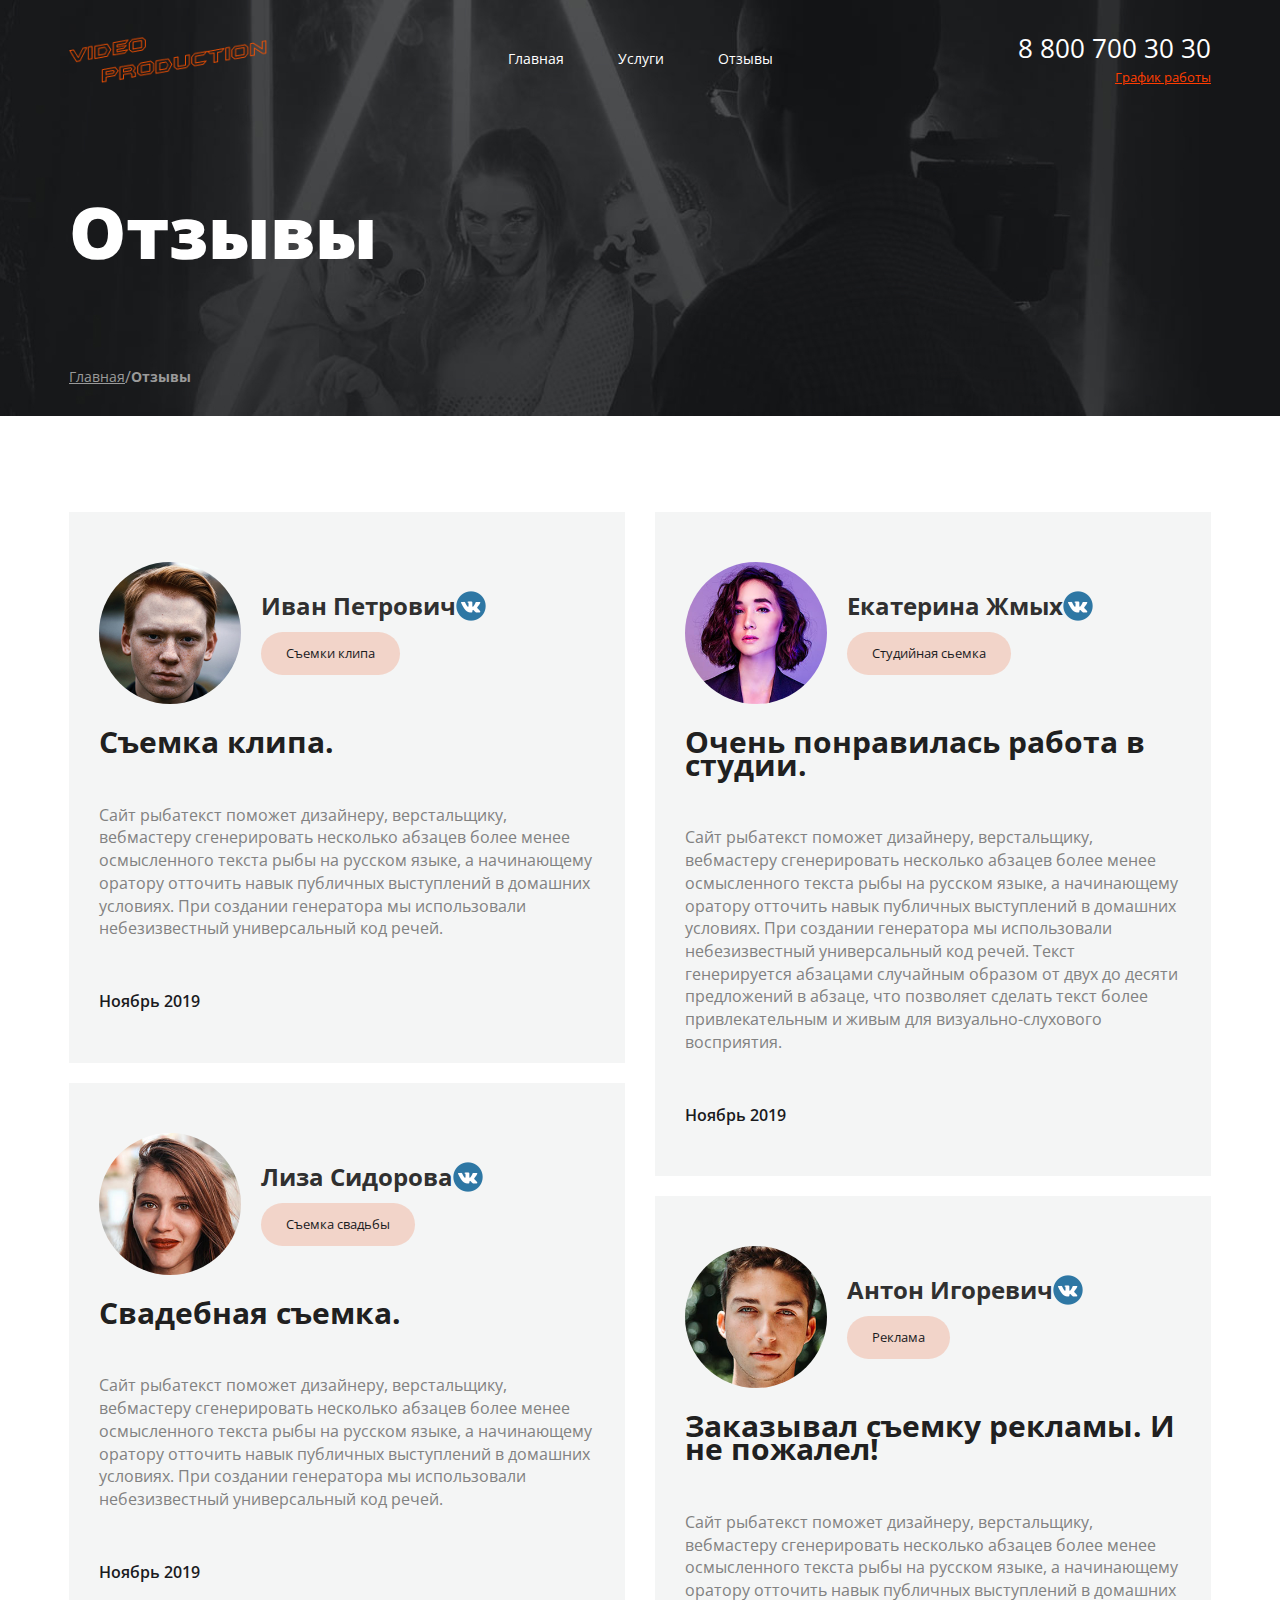
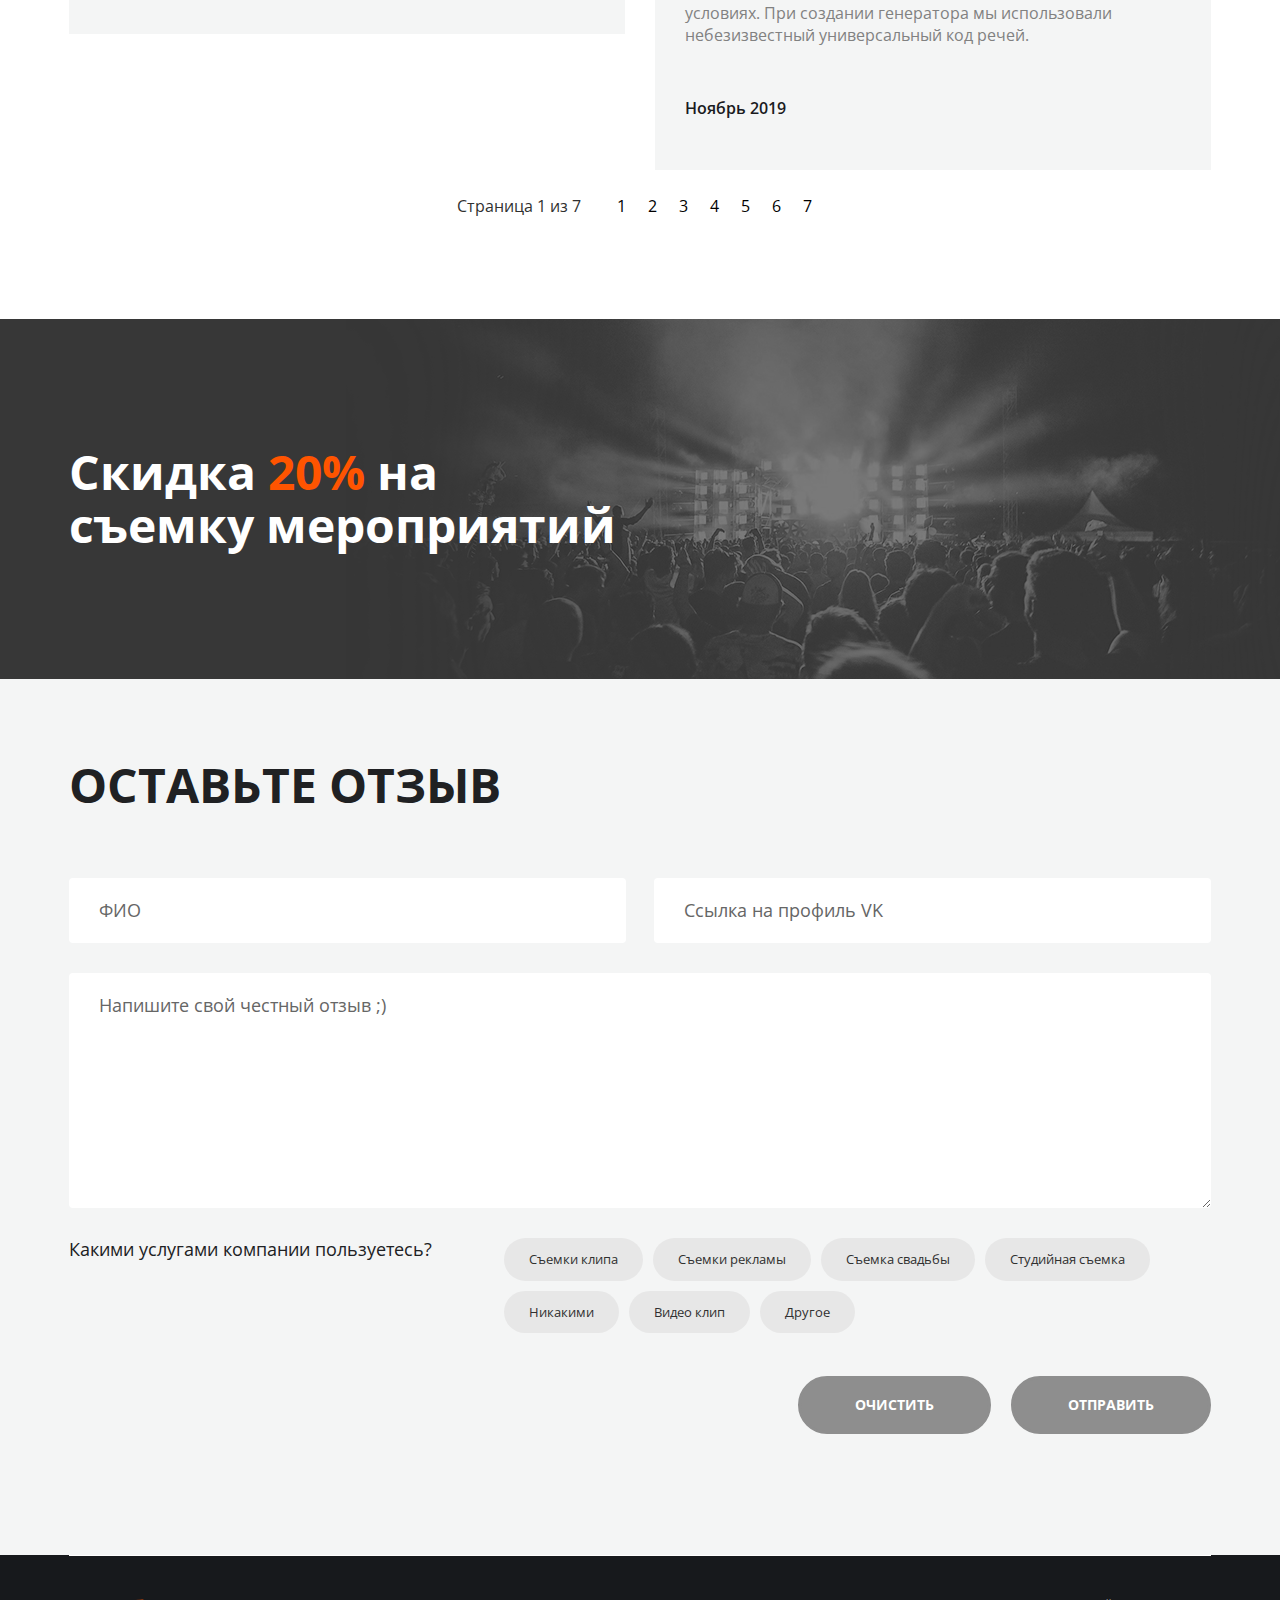
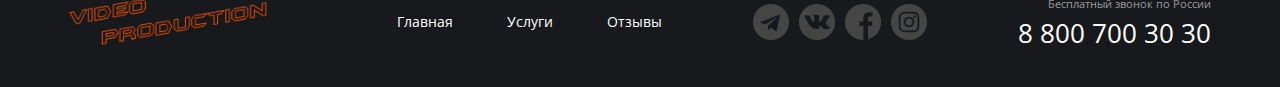
==== reviews.html @ 50910b37 "Add files via upload" ====
<!DOCTYPE html>
<html lang="ru">

<head>
    <meta charset="UTF-8">
    <meta http-equiv="X-UA-Compatible" content="IE=edge">
    <meta name="viewport" content="width=device-width, initial-scale=1.0">
    <link rel="stylesheet" href="main.css">
    <link rel="stylesheet" href="reviews.css">
    <link rel="stylesheet" href="./blocks/services-page.css" <link rel="preconnect" href="https://fonts.googleapis.com">
    <link rel="preconnect" href="https://fonts.gstatic.com" crossorigin>
    <link href="https://fonts.googleapis.com/css2?family=Open+Sans:wght@400;600;700;800&display=swap" rel="stylesheet">

    <title>Услуги</title>
</head>

<body>
    <div class="wrapper">
        <section class="top-line">
            <div class="container top-line__container">
                <header class="header">
                    <div class="header__col">
                        <div class="logo">
                            <a href="#" class="logo__link">
                                <img src="img/logo.png" alt="Logo" class="logo__img">
                            </a>
                        </div><!--LOGO-->
                        <nav class="menu">
                            <ul class="menu__list">
                                <li class="menu__item">
                                    <a href="index.html" class="menu__link">Главная</a>
                                </li>
                                <li class="menu__item">
                                    <a href="services.html" class="menu__link">Услуги</a>
                                </li>
                                <li class="menu__item">
                                    <a href="reviews.html" class="menu__link">Отзывы</a>
                                </li>
                            </ul>
                        </nav><!--MENU-->
                    </div>
                    <div class="header__col">
                        <address class="contacts">
                            <a href="tel:+78007003030" class="contacts__num">8 800 700 30 30</a>
                            <div class="contacts__graph">График работы</div>
                        </address>
                    </div>
                </header><!-- HEADER-->
                <h1 class="page-title">Отзывы</h1>
                <nav class="breadcrumbs">
                    <ul class="breadcrumbs__list">
                        <li class="breadcrumbs__item">
                            <a href="index.html" class="breadcrumbs__link">Главная</a>
                        </li>
                        <li class="breadcrumbs__item breadcrumbs__item--active">
                            <a href="index.html" class="breadcrumbs__link">Отзывы</a>
                        </li>
                    </ul>

                </nav>

            </div>
        </section>


        <main class="page-content">
            <div class="container">
                <ul class="reviews">
                    <li class="reviews__item">
                        <div class="review__header">
                            <div class="review__photo">
                                <div class="avatar">
                                    <img src="img/reviews/divico.png" alt="user">
                                </div>
                            </div>
                            <div class="review__user-data">
                                <a href="#" class="review__user">Иван Петрович</a>
                                <ul class="review__tags">
                                    <li class="review__tag-item tag tag--active">Съемки клипа</li>
                                </ul>

                            </div>
                        </div>
                        <div class="review__content">
                            <h3 class="review__title">Съемка клипа.</h3>
                            <div class="review__content-text">
                                <p>Сайт рыбатекст поможет дизайнеру, верстальщику, вебмастеру
                                    сгенерировать несколько абзацев более менее осмысленного текста
                                    рыбы на русском языке, а начинающему оратору отточить навык публичных
                                    выступлений в домашних условиях. При создании генератора мы использовали
                                    небезизвестный универсальный код речей.
                                </p>
                            </div>
                            <time class="review__date">Ноябрь 2019</time>
                        </div>
                    </li>
                    <li class="reviews__item">
                        <div class="review__header">
                            <div class="review__photo">
                                <div class="avatar">
                                    <img src="img/reviews/liza.png" alt="user">
                                </div>
                            </div>
                            <div class="review__user-data">
                                <a href="#" class="review__user">Лиза Сидорова</a>
                                <ul class="review__tags">
                                    <li class="review__tag-item tag tag--active">Съемка свадьбы</li>
                                </ul>

                            </div>
                        </div>
                        <div class="review__content">
                            <h3 class="review__title">Свадебная съемка.</h3>
                            <div class="review__content-text">
                                <p>Сайт рыбатекст поможет дизайнеру, верстальщику,
                                    вебмастеру сгенерировать несколько абзацев более
                                    менее осмысленного текста рыбы на русском языке,
                                    а начинающему оратору отточить навык публичных
                                    выступлений в домашних условиях. При создании
                                    генератора мы использовали небезизвестный универсальный
                                    код речей.
                                </p>
                            </div>
                            <time class="review__date">Ноябрь 2019</time>
                        </div>
                    </li>
                    <li class="reviews__item">
                        <div class="review__header">
                            <div class="review__photo">
                                <div class="avatar">
                                    <img src="img/reviews/kate.png" alt="user">
                                </div>
                            </div>
                            <div class="review__user-data">
                                <a href="#" class="review__user">Екатерина Жмых</a>
                                <ul class="review__tags">
                                    <li class="review__tag-item tag tag--active">Студийная сьемка</li>
                                </ul>

                            </div>
                        </div>
                        <div class="review__content">
                            <h3 class="review__title">Очень понравилась работа
                                в студии.</h3>
                            <div class="review__content-text">
                                <p>Сайт рыбатекст поможет дизайнеру, верстальщику, вебмастеру
                                    сгенерировать несколько абзацев более менее осмысленного
                                    текста рыбы на русском языке, а начинающему оратору отточить
                                    навык публичных выступлений в домашних условиях. При создании
                                    генератора мы использовали небезизвестный универсальный код речей.
                                    Текст генерируется абзацами случайным образом от двух до десяти предложений в
                                    абзаце,
                                    что позволяет сделать текст более привлекательным и живым для визуально-слухового
                                    восприятия.
                                </p>
                            </div>
                            <time class="review__date">Ноябрь 2019</time>
                        </div>
                    </li>
                    <li class="reviews__item">
                        <div class="review__header">
                            <div class="review__photo">
                                <div class="avatar">
                                    <img src="img/reviews/anton.png" alt="user">
                                </div>
                            </div>
                            <div class="review__user-data">
                                <a href="#" class="review__user">Антон Игоревич</a>
                                <ul class="review__tags">
                                    <li class="review__tag-item tag tag--active">Реклама</li>
                                </ul>

                            </div>
                        </div>
                        <div class="review__content">
                            <h3 class="review__title">Заказывал съемку рекламы.
                                И не пожалел!</h3>
                            <div class="review__content-text">
                                <p>Сайт рыбатекст поможет дизайнеру, верстальщику,
                                    вебмастеру сгенерировать несколько абзацев более
                                    менее осмысленного текста рыбы на русском языке,
                                    а начинающему оратору отточить навык публичных
                                    выступлений в домашних условиях. При создании
                                    генератора мы использовали небезизвестный универсальный
                                    код речей.
                                </p>
                            </div>
                            <time class="review__date">Ноябрь 2019</time>
                        </div>
                    </li>
                </ul>



                <div class="paginator paginator--light">
                    <div class="paginator__text">Страница 1 из 7</div>
                    <ul class="paginator__list">
                        <li class="paginator__item">
                            <a href="#" class="paginator__link">1</a>
                        </li>
                        <li class="paginator__item">
                            <a href="#" class="paginator__link">2</a>
                        </li>
                        <li class="paginator__item">
                            <a href="#" class="paginator__link">3</a>
                        </li>
                        <li class="paginator__item">
                            <a href="#" class="paginator__link">4</a>
                        </li>
                        <li class="paginator__item">
                            <a href="#" class="paginator__link">5</a>
                        </li>
                        <li class="paginator__item">
                            <a href="#" class="paginator__link">6</a>
                        </li>
                        <li class="paginator__item">
                            <a href="#" class="paginator__link">7</a>
                        </li>
                    </ul>
                </div><!--PAGINATOR-->
            </div>
        </main><!--PAGE-CONTENT-->

        <section class="separator">
            <div class="container">
                <div class="separator__content">
                    <h2 class="separator__title">Скидка <span class="separator__title-percent">20%</span> на съемку мероприятий</h2>
                </div>
            </div>
        </section><!--SEPARATOR-->

        <section class="inner-section inner-section--bg--grey">
            <div class="container">
                <h2 class="inner-section__title">Оставьте отзыв</h2>
                <form class="form">
                    <div class="form__row">
                        <input type="text" placeholder="ФИО" class="form__input">
                        <input type="text" placeholder="Ссылка на профиль VK" class="form__input">
                    </div>
                    <div class="form__row">
                        <textarea class="form__input form__input--textarea" placeholder="Напишите свой честный отзыв ;)" name="" id="" cols="30" rows="10"></textarea>
                    </div>
                    <div class="form__controls">
                        <div class="form__controls-title">Какими услугами компании пользуетесь?</div>
                        <ul class="controls">
                            <li class="controls__item">
                                <label class="contols__elem">
                                    <input type="checkbox" class="controls__checkbox">
                                    <div class="tag controls__tag">Съемки клипа</div>
                                </label>
                            </li>
                            <li class="controls__item">
                                <label class="contols__elem">
                                    <input type="checkbox" class="controls__checkbox">
                                    <div class="tag controls__tag">Съемки рекламы</div>
                                </label>
                            </li>
                            <li class="controls__item">
                                <label class="contols__elem">
                                    <input type="checkbox" class="controls__checkbox">
                                    <div class="tag controls__tag">Съемка свадьбы</div>
                                </label>
                            </li>
                            <li class="controls__item">
                                <label class="contols__elem">
                                    <input type="checkbox" class="controls__checkbox">
                                    <div class="tag controls__tag">Студийная съемка</div>
                                </label>
                            </li>
                            <li class="controls__item">
                                <label class="contols__elem">
                                    <input type="checkbox" class="controls__checkbox">
                                    <div class="tag controls__tag">Никакими</div>
                                </label>
                            </li>
                            <li class="controls__item">
                                <label class="contols__elem">
                                    <input type="checkbox" class="controls__checkbox">
                                    <div class="tag controls__tag">Видео клип</div>
                                </label>
                            </li>
                            <li class="controls__item">
                                <label class="contols__elem">
                                    <input type="checkbox" class="controls__checkbox">
                                    <div class="tag controls__tag">Другое</div>
                                </label>
                            </li>
                        </ul>
                    </div>
                    <div class="form__buttons">
                        <button type="reset"  class="button form__button button--color--gray">Очистить</button>
                        <button type="submit" class="button form__button button--color--gray">Отправить</button>
                    </div>
                </form>
            </div>

        </section>
        <footer class="inner-footer">
            <div class="container">
                <footer class="footer">
                    <div class="footer__col">
                        <div class="logo">
                            <a href="#" class="logo__link">
                                <img src="img/logo.png" alt="Logo" class="logo__img">
                            </a>
                        </div><!--LOGO-->

                        <nav class="menu menu--footer">
                            <ul class="menu__list">
                                <li class="menu__item">
                                    <a href="index.html" class="menu__link">Главная</a>
                                </li>
                                <li class="menu__item">
                                    <a href="services.html" class="menu__link">Услуги</a>
                                </li>
                                <li class="menu__item">
                                    <a href="reviews.html" class="menu__link">Отзывы</a>
                                </li>
                            </ul>
                        </nav><!--MENU-->
                    </div>

                    <div class="footer__col footer__col--right">
                        <div class="social">
                            <ul class="social__list">
                                <li class="social__item">
                                    <a href="" class="social__link">
                                        <img src="img/telegram.png" alt="telegram" class="social__icon">
                                    </a>
                                </li>
                                <li class="social__item">
                                    <a href="" class="social__link">
                                        <img src="img/vk.png" alt="vk" class="social__icon">
                                    </a>
                                </li>
                                <li class="social__item">
                                    <a href="" class="social__link">
                                        <img src="img/f.png" alt="f" class="social__icon">
                                    </a>
                                </li>
                                <li class="social__item">
                                    <a href="" class="social__link">
                                        <img src="img/in.png" alt="instagram" class="social__icon">
                                    </a>
                                </li>
                            </ul>
                        </div>
                    </div>
                    <address class="contacts">
                        <div class="contacts__text">Бесплатный звонок по России</div>
                        <a href="tel:+78007003030" class="contacts__num">8 800 700 30 30</a>
                    </address>
                </footer>
            </div>
        </footer>
    </div>

</body>

</html>
---- main.css ----
@import url(./layout/base.css);
@import url(./layout/normalize.css);

@import url(./blocks/header.css);
@import url(./blocks/logo.css);
@import url(./blocks/contacts.css);
@import url(./blocks/menu.css);
@import url(./blocks/preview.css);
@import url(./blocks/services.css);
@import url(./blocks/news.css);
@import url(./blocks/paginator.css);
@import url(./blocks/about.css);
@import url(./blocks/footer.css);
@import url(./blocks/social.css);



/*===========================================
==================SERVICES===================
====================PAGES===================*/
---- reviews.css ----
.tag{
    font-size: 13px;
    color: #303030;
    padding: 10px 25px;
    border-radius: 50px;
    background: #E7E7E7;
}

.tag--active{
    background: #F2D4C9;
    color: #1A1B1E;
}

.reviews{
    column-count: 2;
    column-gap: 30px;
}

.reviews__item{
    display: inline-flex;
    flex-direction: column;
    margin-bottom: 20px;
    padding: 50px 30px;
    background: #f4f5f5;
}

.review__header{
    display: flex;
    align-items: center;

    margin-bottom: 27px;
}

.review__photo{
    margin-right: 20px;
}

.review__user{
    display: flex;
    align-items: center;
    font-size: 24px;
    font-weight: 700;
    margin-bottom: 11px;

    transition: .1s linear;
}

.review__user::after{
    content: url(./img/socials/vk-blue.png);
    height: 30px;   
}

.review__user:hover{
    color: #2E77A4;
    text-decoration: underline;
}

.review__tags{
    display: flex;
    align-items: flex-start;
}

.review__title{
    font-size: 30px;
    font-weight: 700;
    color: #202020;
    margin-bottom: 15px;
}

.review__title{
    margin-bottom: 50px;
}

.review__content-text{
    color: #818181;
    margin-bottom: 50px;
}

.review__date{
    color: #1A1B1E;
    font-weight: 600;
}

.avatar{
    width: 142px;
    height: 142px;
    overflow: hidden;
    border-radius: 50%;
}

/*====================================
======================================
====================================*/

.separator{
    display: flex;
    flex-direction: column;
    /*align-items: center;*/
    justify-content: center;

    background: #373737 url("./img/background/party.png") right bottom no-repeat;
    min-height: 360px;
}

.separator__content{
    max-width: 48%;

}

.separator__title{
    font-size: 48px;
    font-weight: 700;
    line-height: 1.1;
}

.separator__title-percent{
    color: #FF5400;
}


/*====================================
======================================
====================================*/

.inner-section__title{
    text-transform: uppercase;
}

.form__row{
    display: flex;
    margin-bottom: 30px;
}

.form__input{
    flex: 1;
    margin-right: 28px;
    border-radius: 4px;
    border: none;
    background: #fff;
    padding: 22px 30px;
    
    font-size: 18px;
    color: #000;
}

.form__input::placeholder{
    color: #666;
}

.form__input:last-child{
    margin-right: 0;
}

.form__input--textarea{
    height: 235px;
}

.form__controls{
    display: flex;
}

.controls{
    flex: 1;
    display: flex;
    flex-wrap: wrap;

    margin-bottom: 33px;
}

.controls__item{
    margin-bottom: 10px;
    margin-right: 10px;
}

.contols__elem{
    cursor: pointer;
}

.controls__tag{
    font-size: 13px;
}

.form__controls-title{
    width: 32%;
    font-size: 18px;
    margin-right: 70px;
}

.form__buttons{
    display: flex;
    justify-content: flex-end;
}

.form__button{margin-right: 20px;}
.form__button:last-child{margin-right: 0;}

.controls__checkbox:checked ~ .controls__tag{
    background: #F2D4C9;
}

.controls__checkbox{
    display: none;
}
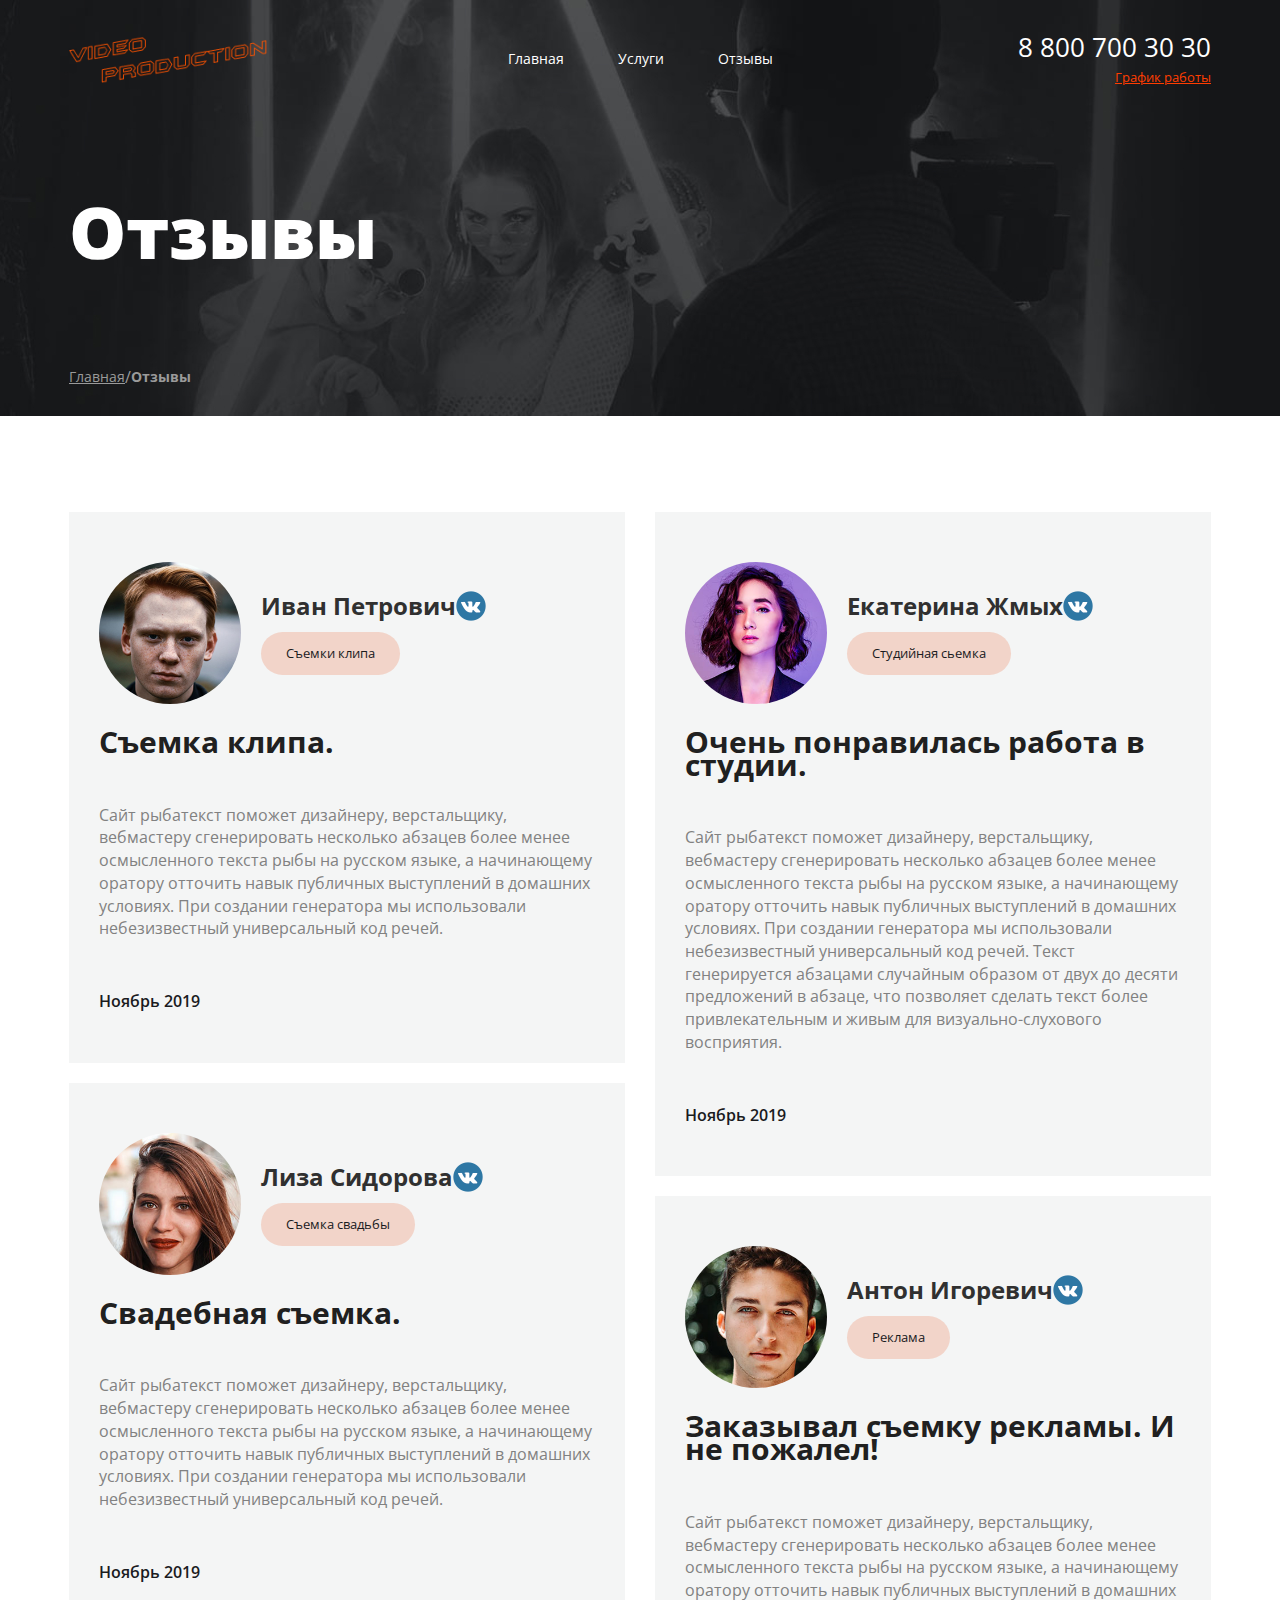
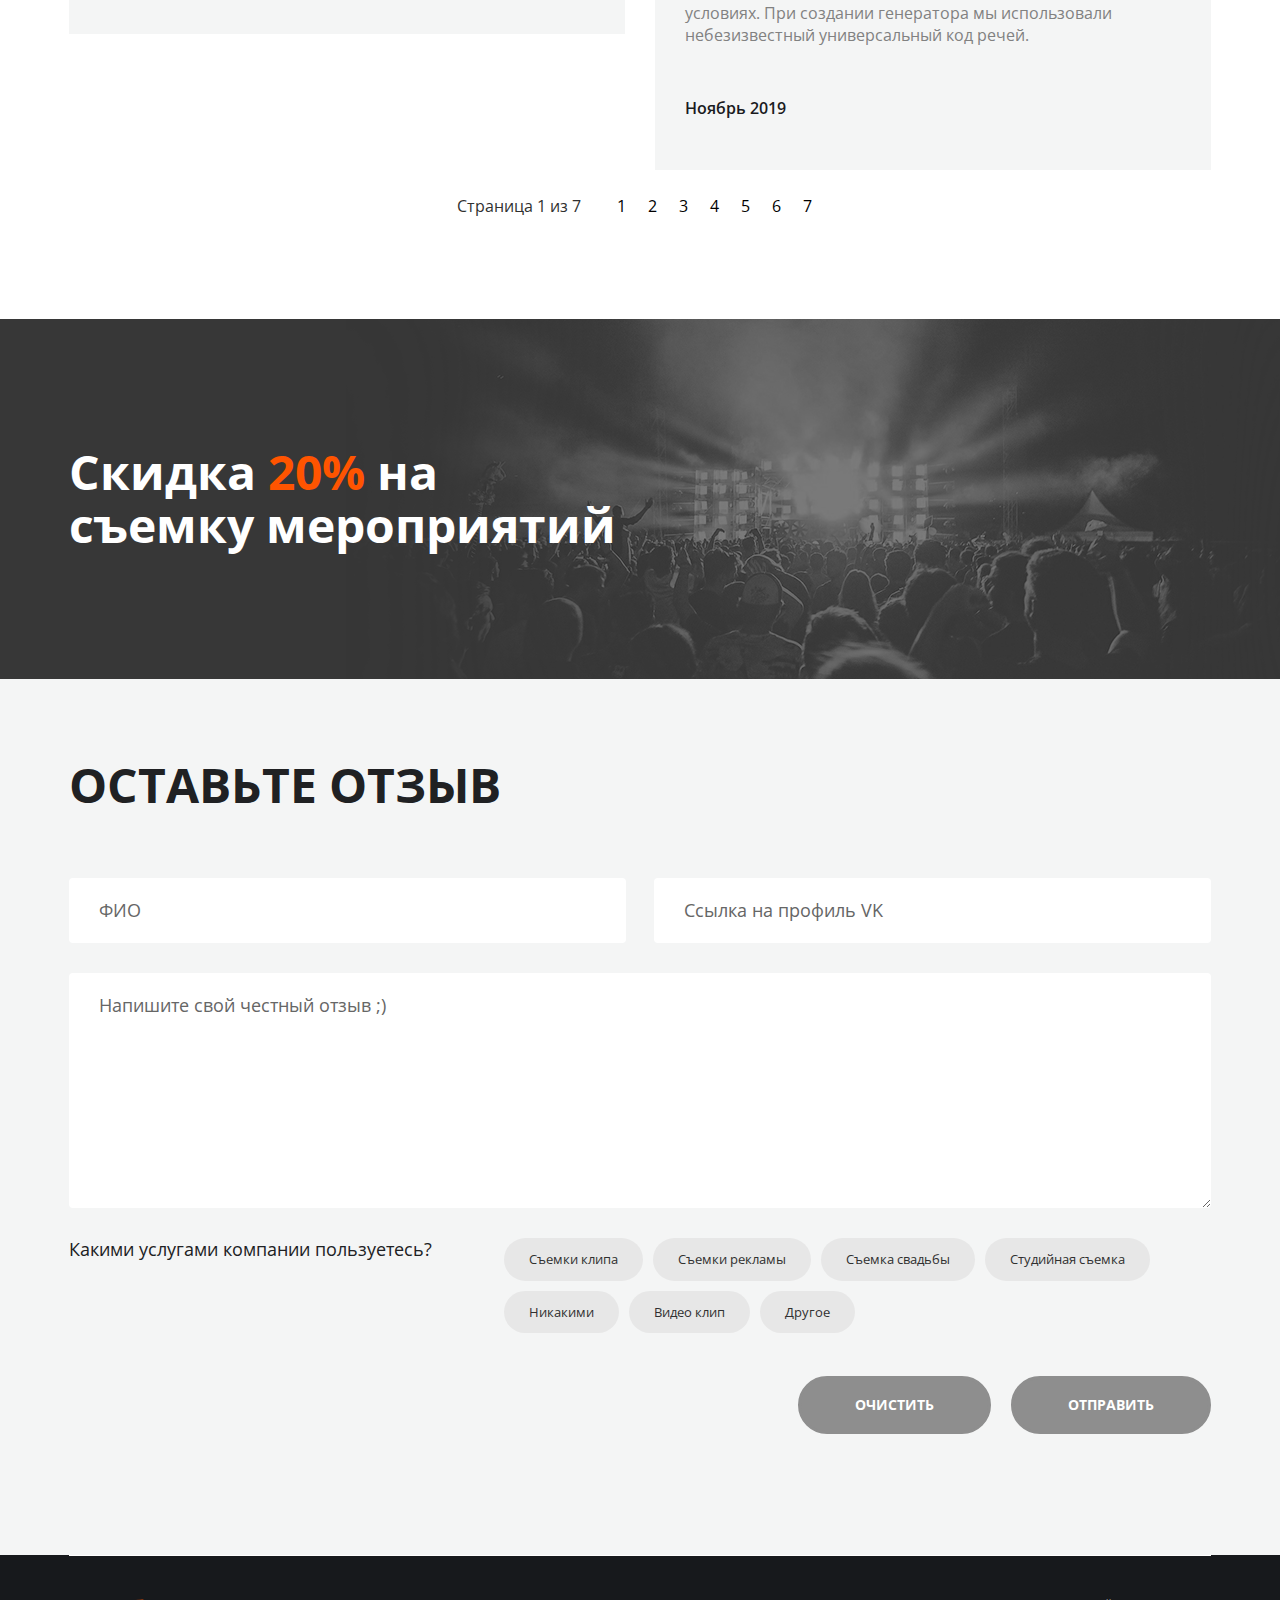
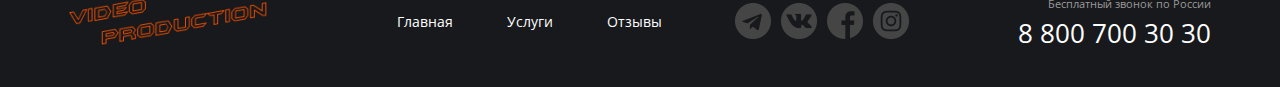
==== commit 93d9c008: "Add files via upload" ====
--- a/reviews.html
+++ b/reviews.html
@@ -5,13 +5,16 @@
     <meta charset="UTF-8">
     <meta http-equiv="X-UA-Compatible" content="IE=edge">
     <meta name="viewport" content="width=device-width, initial-scale=1.0">
+
     <link rel="stylesheet" href="main.css">
-    <link rel="stylesheet" href="reviews.css">
+    <link rel="stylesheet" href="./layout/review.css">
+
+
     <link rel="stylesheet" href="./blocks/services-page.css" <link rel="preconnect" href="https://fonts.googleapis.com">
     <link rel="preconnect" href="https://fonts.gstatic.com" crossorigin>
     <link href="https://fonts.googleapis.com/css2?family=Open+Sans:wght@400;600;700;800&display=swap" rel="stylesheet">
 
-    <title>Услуги</title>
+    <title>Отзывы</title>
 </head>
 
 <body>
@@ -42,7 +45,15 @@
                     <div class="header__col">
                         <address class="contacts">
                             <a href="tel:+78007003030" class="contacts__num">8 800 700 30 30</a>
-                            <div class="contacts__graph">График работы</div>
+                            <div class="dropdown">
+                                <a href="#" class="contacts__graph">График работы</a>
+                                <div class="dropdown__menu">
+                                    <ul class="dropdown__list">
+                                        <li class="dropdown__item">пн-вс: 09:00 - 20:00</li>
+                                        <li class="dropdown__item">Обед: 14:00-14:30</li>
+                                    </ul>
+                                </div>
+                            </div>
                         </address>
                     </div>
                 </header><!-- HEADER-->
@@ -324,23 +335,23 @@
                         <div class="social">
                             <ul class="social__list">
                                 <li class="social__item">
-                                    <a href="" class="social__link">
-                                        <img src="img/telegram.png" alt="telegram" class="social__icon">
+                                    <a href="#" class="social__link">
+                                        <div class="social__icon icon-tel"></div>
                                     </a>
                                 </li>
                                 <li class="social__item">
-                                    <a href="" class="social__link">
-                                        <img src="img/vk.png" alt="vk" class="social__icon">
+                                    <a href="#" class="social__link">
+                                        <div class="social__icon icon-vk"></div>
                                     </a>
                                 </li>
                                 <li class="social__item">
-                                    <a href="" class="social__link">
-                                        <img src="img/f.png" alt="f" class="social__icon">
+                                    <a href="#" class="social__link">
+                                        <div class="social__icon icon-fbook"></div>
                                     </a>
                                 </li>
                                 <li class="social__item">
-                                    <a href="" class="social__link">
-                                        <img src="img/in.png" alt="instagram" class="social__icon">
+                                    <a href="#" class="social__link">
+                                        <div class="social__icon icon-inst"></div>
                                     </a>
                                 </li>
                             </ul>
--- a/main.css
+++ b/main.css
@@ -12,12 +12,15 @@
 @import url(./blocks/about.css);
 @import url(./blocks/footer.css);
 @import url(./blocks/social.css);
-
-
-
-/*===========================================
-==================SERVICES===================
-====================PAGES===================*/
-
-
-
+@import url(./blocks/welcome.css);
+@import url(./blocks/breadcrumbs.css);
+@import url(./blocks/form.css);
+@import url(./blocks/inner-section.css);
+@import url(./blocks/page.css);
+@import url(./blocks/partners.css);
+@import url(./blocks/review.css);
+@import url(./blocks/separator.css);
+@import url(./blocks/service.css);
+@import url(./blocks/social.css);
+@import url(./blocks/tag.css);
+@import url(./blocks/top-line.css);--- a/layout/review.css
+++ b/layout/review.css
@@ -0,0 +1,3 @@
+.header{
+    margin-bottom: 0;
+}